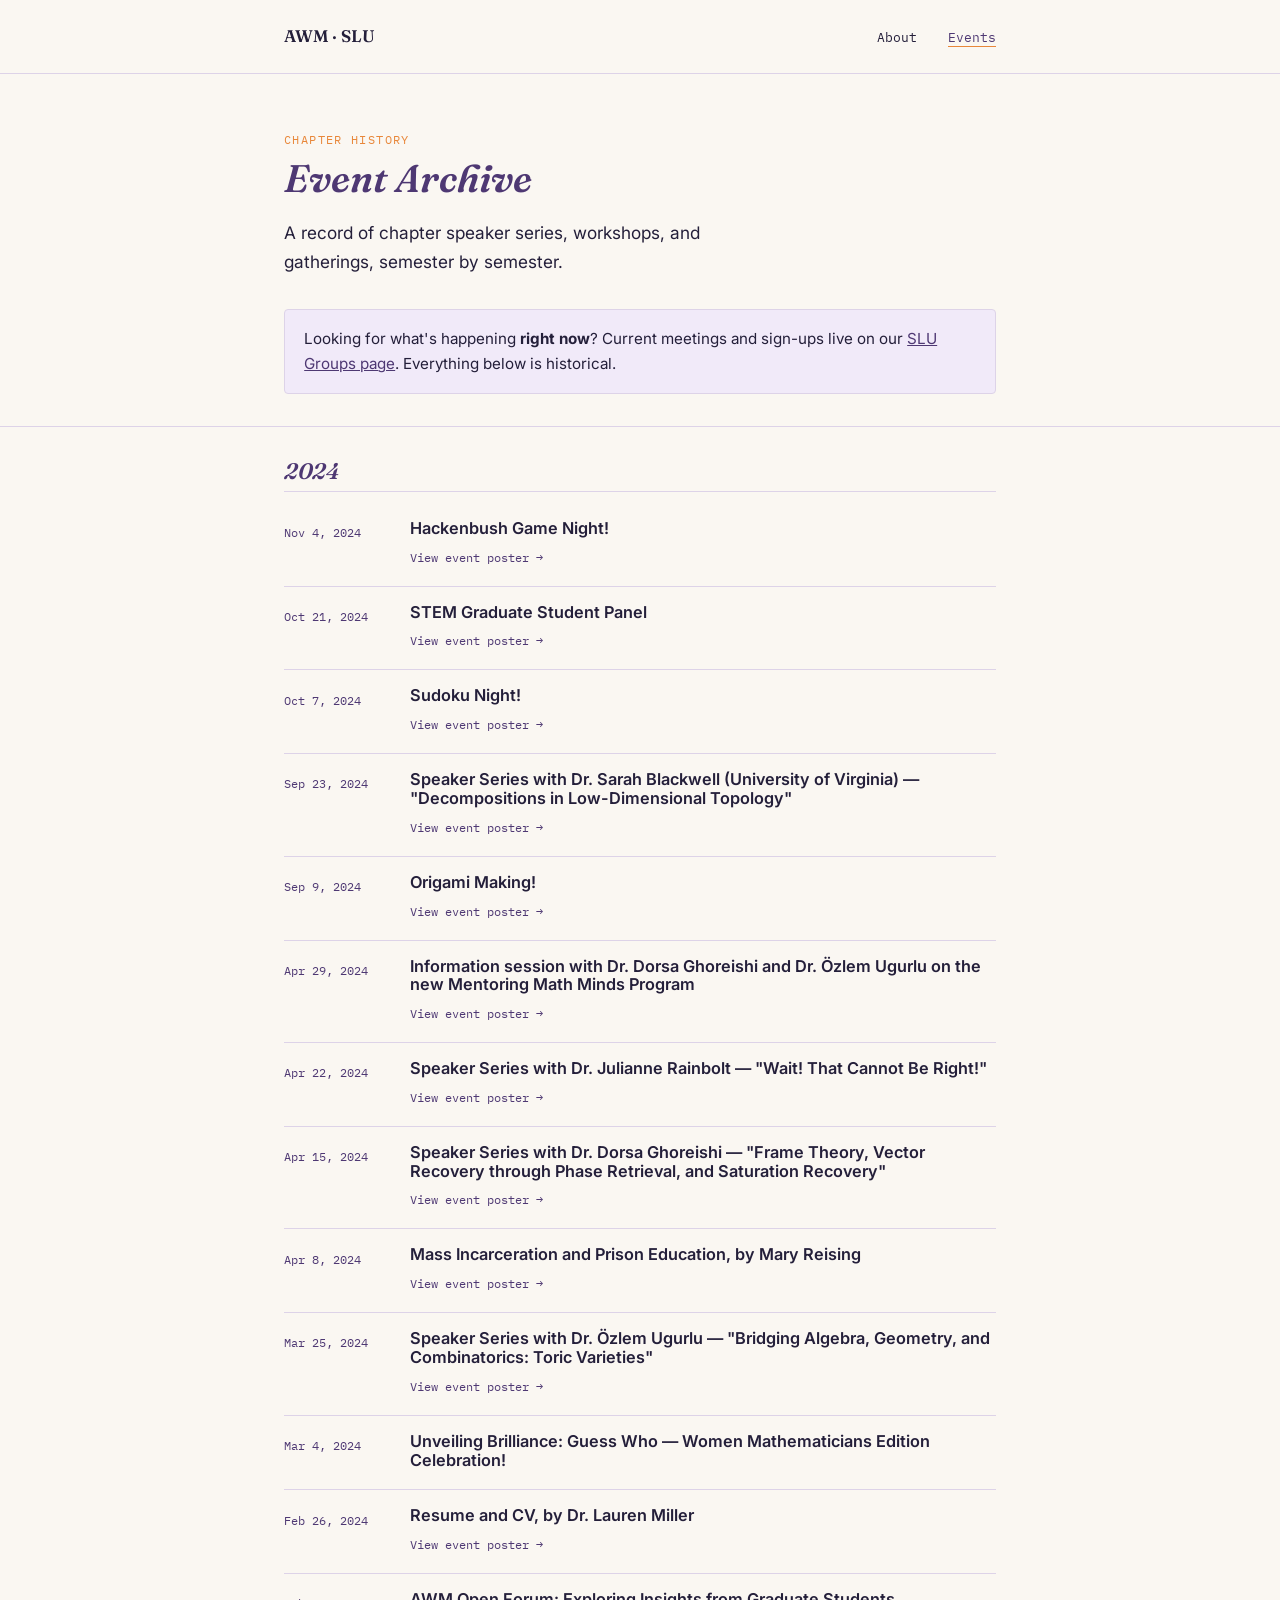
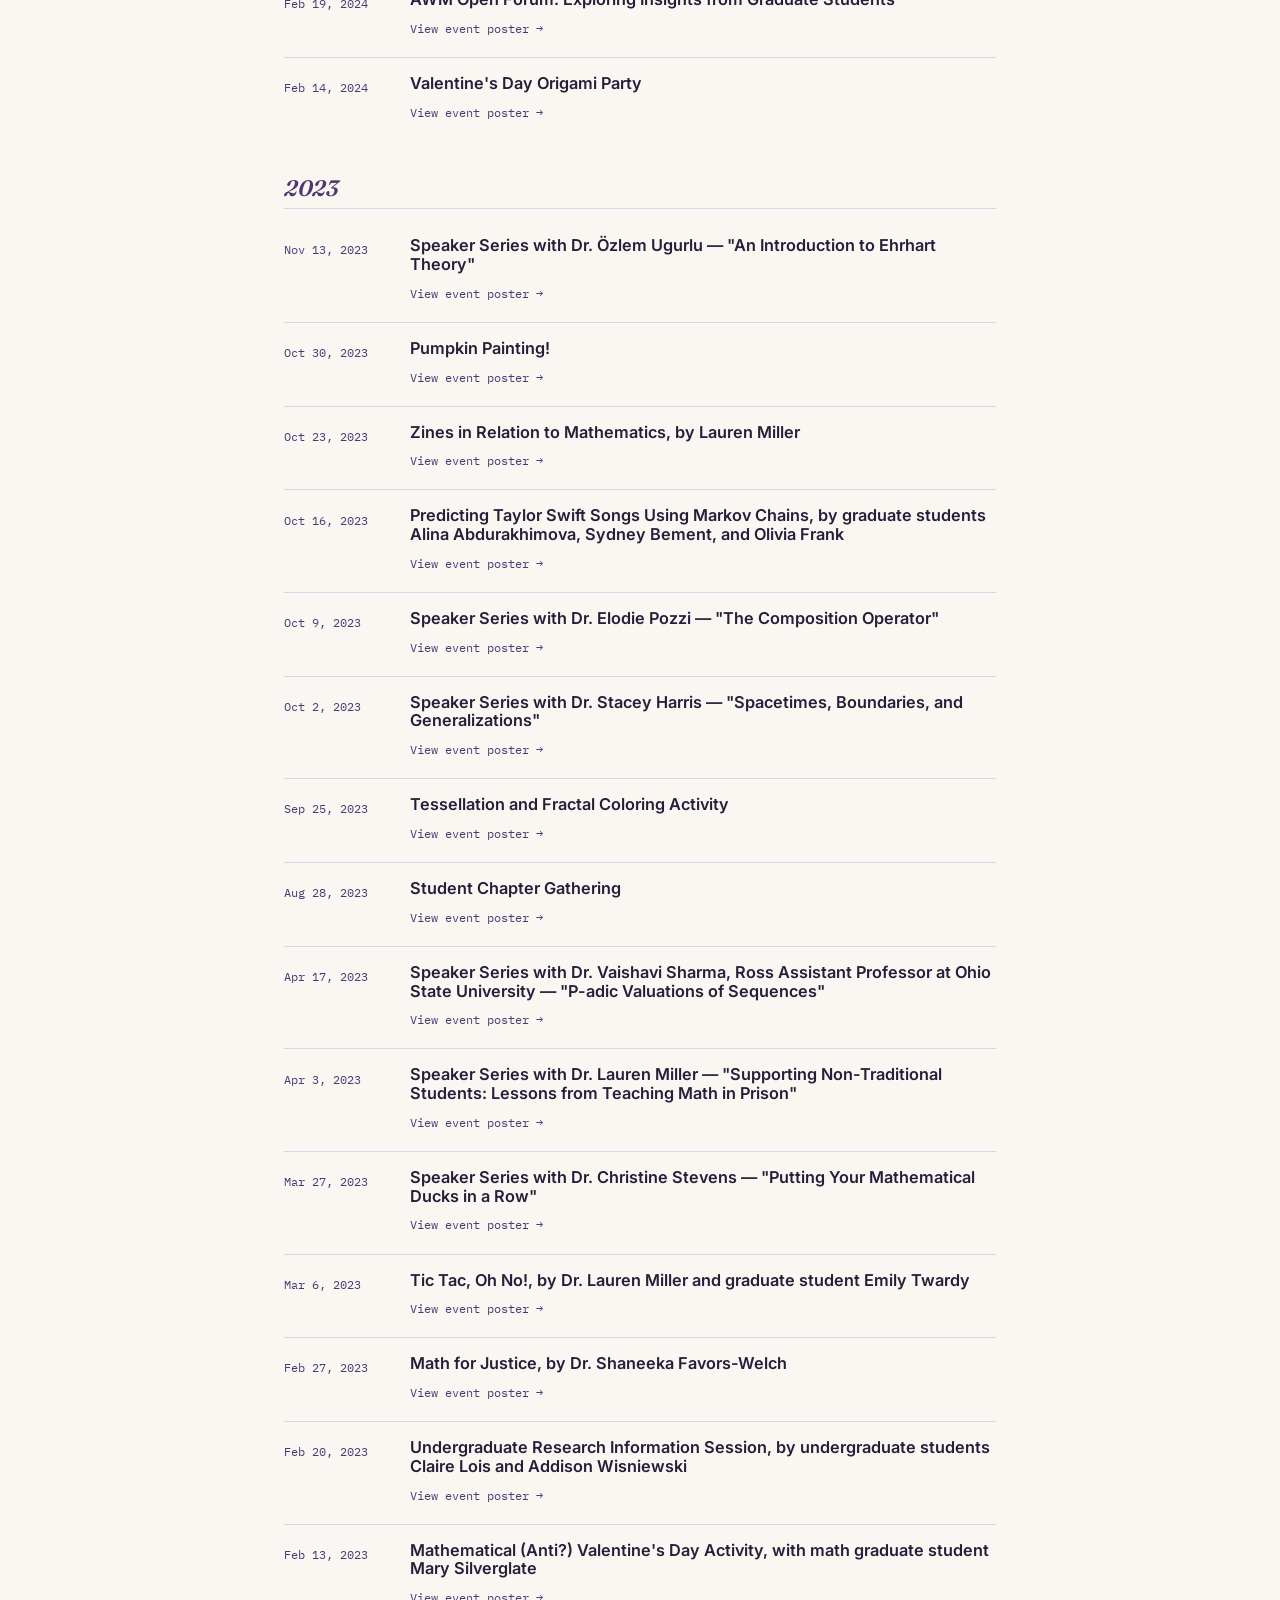
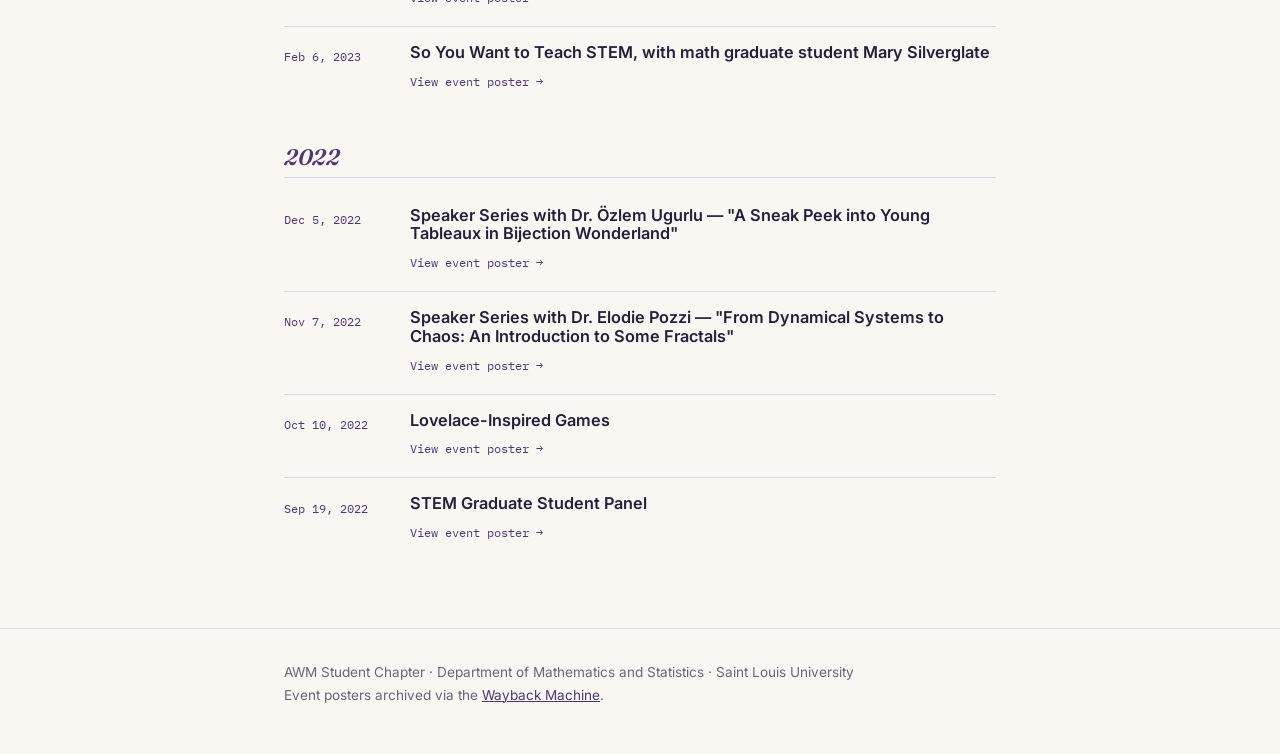
==== events.html @ 44b5dd8d "Add files via upload" ====
<!DOCTYPE html>
<html lang="en">
<head>
<meta charset="UTF-8">
<meta name="viewport" content="width=device-width, initial-scale=1.0">
<title>Event Archive — AWM Student Chapter at SLU</title>
<meta name="description" content="Event archive for the AWM Student Chapter at Saint Louis University: speaker series, workshops, and social gatherings.">
<link rel="stylesheet" href="style.css">
</head>
<body>

<header class="site">
  <nav class="site">
    <a class="brand" href="index.html">AWM &middot; SLU</a>
    <div>
      <a class="navlink" href="index.html">About</a>
      <a class="navlink active" href="events.html">Events</a>
    </div>
  </nav>
</header>

<main>
  <section class="hero" style="padding-bottom:1rem;">
    <div class="wrap">
      <p class="eyebrow">Chapter History</p>
      <h1 style="max-width:none; font-size:clamp(1.8rem,4vw,2.4rem);">Event Archive</h1>
      <p class="lede">A record of chapter speaker series, workshops, and gatherings, semester by semester.</p>
    </div>
  </section>

  <section style="border-top:none; padding-top:0;">
    <div class="wrap">
      <div class="notice">
        Looking for what's happening <strong>right now</strong>? Current meetings and sign-ups live on our
        <a href="https://groups.sluconnection.com/actioncenter/organization/awm/" target="_blank" rel="noopener">SLU Groups page</a>.
        Everything below is historical.
      </div>
    </div>
  </section>

  <section>
    <div class="wrap">
  <div class="year-group">
    <h2>2024</h2>
    <div class="event">
      <div class="date">Nov 4, 2024</div>
      <div>
        <h3>Hackenbush Game Night!</h3>
        <a class="poster-link" href="https://web.archive.org/web/20241112040058/https://mathstat.slu.edu/images/Hackenbush.png" target="_blank" rel="noopener">View event poster &rarr;</a>
      </div>
    </div>
    <div class="event">
      <div class="date">Oct 21, 2024</div>
      <div>
        <h3>STEM Graduate Student Panel</h3>
        <a class="poster-link" href="https://web.archive.org/web/20241112040058/https://mathstat.slu.edu/images/stem_grad_panel.png" target="_blank" rel="noopener">View event poster &rarr;</a>
      </div>
    </div>
    <div class="event">
      <div class="date">Oct 7, 2024</div>
      <div>
        <h3>Sudoku Night!</h3>
        <a class="poster-link" href="https://web.archive.org/web/20241112040058/https://mathstat.slu.edu/images/sudoku.png" target="_blank" rel="noopener">View event poster &rarr;</a>
      </div>
    </div>
    <div class="event">
      <div class="date">Sep 23, 2024</div>
      <div>
        <h3>Speaker Series with Dr. Sarah Blackwell (University of Virginia) &mdash; "Decompositions in Low-Dimensional Topology"</h3>
        <a class="poster-link" href="https://web.archive.org/web/20241112040058/https://mathstat.slu.edu/images/sarah_blackwell_speaker_series.png" target="_blank" rel="noopener">View event poster &rarr;</a>
      </div>
    </div>
    <div class="event">
      <div class="date">Sep 9, 2024</div>
      <div>
        <h3>Origami Making!</h3>
        <a class="poster-link" href="https://web.archive.org/web/20241112040058/https://mathstat.slu.edu/images/Origami_Poster.png" target="_blank" rel="noopener">View event poster &rarr;</a>
      </div>
    </div>
    <div class="event">
      <div class="date">Apr 29, 2024</div>
      <div>
        <h3>Information session with Dr. Dorsa Ghoreishi and Dr. Özlem Ugurlu on the new Mentoring Math Minds Program</h3>
        <a class="poster-link" href="https://web.archive.org/web/20241112040058/https://mathstat.slu.edu/images/mentoring_math_minds_announcement.png" target="_blank" rel="noopener">View event poster &rarr;</a>
      </div>
    </div>
    <div class="event">
      <div class="date">Apr 22, 2024</div>
      <div>
        <h3>Speaker Series with Dr. Julianne Rainbolt &mdash; "Wait! That Cannot Be Right!"</h3>
        <a class="poster-link" href="https://web.archive.org/web/20241112040058/https://mathstat.slu.edu/images/speaker_series_rainbolt.png" target="_blank" rel="noopener">View event poster &rarr;</a>
      </div>
    </div>
    <div class="event">
      <div class="date">Apr 15, 2024</div>
      <div>
        <h3>Speaker Series with Dr. Dorsa Ghoreishi &mdash; "Frame Theory, Vector Recovery through Phase Retrieval, and Saturation Recovery"</h3>
        <a class="poster-link" href="https://web.archive.org/web/20241112040058/https://mathstat.slu.edu/images/speaker_series_ghoreishi_2.png" target="_blank" rel="noopener">View event poster &rarr;</a>
      </div>
    </div>
    <div class="event">
      <div class="date">Apr 8, 2024</div>
      <div>
        <h3>Mass Incarceration and Prison Education, by Mary Reising</h3>
        <a class="poster-link" href="https://web.archive.org/web/20241112040058/https://mathstat.slu.edu/images/incarseration_education.png" target="_blank" rel="noopener">View event poster &rarr;</a>
      </div>
    </div>
    <div class="event">
      <div class="date">Mar 25, 2024</div>
      <div>
        <h3>Speaker Series with Dr. Özlem Ugurlu &mdash; "Bridging Algebra, Geometry, and Combinatorics: Toric Varieties"</h3>
        <a class="poster-link" href="https://web.archive.org/web/20241112040058/https://mathstat.slu.edu/images/speaker_series_Dr_Ugurlu_3.png" target="_blank" rel="noopener">View event poster &rarr;</a>
      </div>
    </div>
    <div class="event">
      <div class="date">Mar 4, 2024</div>
      <div>
        <h3>Unveiling Brilliance: Guess Who — Women Mathematicians Edition Celebration!</h3>
      </div>
    </div>
    <div class="event">
      <div class="date">Feb 26, 2024</div>
      <div>
        <h3>Resume and CV, by Dr. Lauren Miller</h3>
        <a class="poster-link" href="https://web.archive.org/web/20241112040058/https://mathstat.slu.edu/images/resume_and_cv_Dr_Miller.png" target="_blank" rel="noopener">View event poster &rarr;</a>
      </div>
    </div>
    <div class="event">
      <div class="date">Feb 19, 2024</div>
      <div>
        <h3>AWM Open Forum: Exploring Insights from Graduate Students</h3>
        <a class="poster-link" href="https://web.archive.org/web/20241112040058/https://mathstat.slu.edu/images/grad_student_panel.png" target="_blank" rel="noopener">View event poster &rarr;</a>
      </div>
    </div>
    <div class="event">
      <div class="date">Feb 14, 2024</div>
      <div>
        <h3>Valentine's Day Origami Party</h3>
        <a class="poster-link" href="https://web.archive.org/web/20241112040058/https://mathstat.slu.edu/images/valentines_day_origami.png" target="_blank" rel="noopener">View event poster &rarr;</a>
      </div>
    </div>
  </div>

  <div class="year-group">
    <h2>2023</h2>
    <div class="event">
      <div class="date">Nov 13, 2023</div>
      <div>
        <h3>Speaker Series with Dr. Özlem Ugurlu &mdash; "An Introduction to Ehrhart Theory"</h3>
        <a class="poster-link" href="https://web.archive.org/web/20241112040058/https://mathstat.slu.edu/images/speaker_series_ugurlu_2.png" target="_blank" rel="noopener">View event poster &rarr;</a>
      </div>
    </div>
    <div class="event">
      <div class="date">Oct 30, 2023</div>
      <div>
        <h3>Pumpkin Painting!</h3>
        <a class="poster-link" href="https://web.archive.org/web/20241112040058/https://mathstat.slu.edu/images/pumpkin_painting.png" target="_blank" rel="noopener">View event poster &rarr;</a>
      </div>
    </div>
    <div class="event">
      <div class="date">Oct 23, 2023</div>
      <div>
        <h3>Zines in Relation to Mathematics, by Lauren Miller</h3>
        <a class="poster-link" href="https://web.archive.org/web/20241112040058/https://mathstat.slu.edu/images/zines_lauren_miller.png" target="_blank" rel="noopener">View event poster &rarr;</a>
      </div>
    </div>
    <div class="event">
      <div class="date">Oct 16, 2023</div>
      <div>
        <h3>Predicting Taylor Swift Songs Using Markov Chains, by graduate students Alina Abdurakhimova, Sydney Bement, and Olivia Frank</h3>
        <a class="poster-link" href="https://web.archive.org/web/20241112040058/https://mathstat.slu.edu/images/taylor_swift.png" target="_blank" rel="noopener">View event poster &rarr;</a>
      </div>
    </div>
    <div class="event">
      <div class="date">Oct 9, 2023</div>
      <div>
        <h3>Speaker Series with Dr. Elodie Pozzi &mdash; "The Composition Operator"</h3>
        <a class="poster-link" href="https://web.archive.org/web/20241112040058/https://mathstat.slu.edu/images/speaker_series_pozzi_2.png" target="_blank" rel="noopener">View event poster &rarr;</a>
      </div>
    </div>
    <div class="event">
      <div class="date">Oct 2, 2023</div>
      <div>
        <h3>Speaker Series with Dr. Stacey Harris &mdash; "Spacetimes, Boundaries, and Generalizations"</h3>
        <a class="poster-link" href="https://web.archive.org/web/20241112040058/https://mathstat.slu.edu/images/speaker_series_harris.png" target="_blank" rel="noopener">View event poster &rarr;</a>
      </div>
    </div>
    <div class="event">
      <div class="date">Sep 25, 2023</div>
      <div>
        <h3>Tessellation and Fractal Coloring Activity</h3>
        <a class="poster-link" href="https://web.archive.org/web/20241112040058/https://mathstat.slu.edu/images/coloring_activity.png" target="_blank" rel="noopener">View event poster &rarr;</a>
      </div>
    </div>
    <div class="event">
      <div class="date">Aug 28, 2023</div>
      <div>
        <h3>Student Chapter Gathering</h3>
        <a class="poster-link" href="https://web.archive.org/web/20241112040058/https://mathstat.slu.edu/images/chapter_meeting_event.png" target="_blank" rel="noopener">View event poster &rarr;</a>
      </div>
    </div>
    <div class="event">
      <div class="date">Apr 17, 2023</div>
      <div>
        <h3>Speaker Series with Dr. Vaishavi Sharma, Ross Assistant Professor at Ohio State University &mdash; "P-adic Valuations of Sequences"</h3>
        <a class="poster-link" href="https://web.archive.org/web/20241112040058/https://mathstat.slu.edu/images/speaker_series_sharma.png" target="_blank" rel="noopener">View event poster &rarr;</a>
      </div>
    </div>
    <div class="event">
      <div class="date">Apr 3, 2023</div>
      <div>
        <h3>Speaker Series with Dr. Lauren Miller &mdash; "Supporting Non-Traditional Students: Lessons from Teaching Math in Prison"</h3>
        <a class="poster-link" href="https://web.archive.org/web/20241112040058/https://mathstat.slu.edu/images/speaker_series_miller.png" target="_blank" rel="noopener">View event poster &rarr;</a>
      </div>
    </div>
    <div class="event">
      <div class="date">Mar 27, 2023</div>
      <div>
        <h3>Speaker Series with Dr. Christine Stevens &mdash; "Putting Your Mathematical Ducks in a Row"</h3>
        <a class="poster-link" href="https://web.archive.org/web/20241112040058/https://mathstat.slu.edu/images/speaker_series_stevens.png" target="_blank" rel="noopener">View event poster &rarr;</a>
      </div>
    </div>
    <div class="event">
      <div class="date">Mar 6, 2023</div>
      <div>
        <h3>Tic Tac, Oh No!, by Dr. Lauren Miller and graduate student Emily Twardy</h3>
        <a class="poster-link" href="https://web.archive.org/web/20241112040058/https://mathstat.slu.edu/images/tic_tac.png" target="_blank" rel="noopener">View event poster &rarr;</a>
      </div>
    </div>
    <div class="event">
      <div class="date">Feb 27, 2023</div>
      <div>
        <h3>Math for Justice, by Dr. Shaneeka Favors-Welch</h3>
        <a class="poster-link" href="https://web.archive.org/web/20241112040058/https://mathstat.slu.edu/images/math_for_juctice.png" target="_blank" rel="noopener">View event poster &rarr;</a>
      </div>
    </div>
    <div class="event">
      <div class="date">Feb 20, 2023</div>
      <div>
        <h3>Undergraduate Research Information Session, by undergraduate students Claire Lois and Addison Wisniewski</h3>
        <a class="poster-link" href="https://web.archive.org/web/20241112040058/https://mathstat.slu.edu/images/undergraduate_research_information_session.png" target="_blank" rel="noopener">View event poster &rarr;</a>
      </div>
    </div>
    <div class="event">
      <div class="date">Feb 13, 2023</div>
      <div>
        <h3>Mathematical (Anti?) Valentine's Day Activity, with math graduate student Mary Silverglate</h3>
        <a class="poster-link" href="https://web.archive.org/web/20241112040058/https://mathstat.slu.edu/images/anti_valentine_day_activity.png" target="_blank" rel="noopener">View event poster &rarr;</a>
      </div>
    </div>
    <div class="event">
      <div class="date">Feb 6, 2023</div>
      <div>
        <h3>So You Want to Teach STEM, with math graduate student Mary Silverglate</h3>
        <a class="poster-link" href="https://web.archive.org/web/20241112040058/https://mathstat.slu.edu/images/so_you_want_to_teach_stem.png" target="_blank" rel="noopener">View event poster &rarr;</a>
      </div>
    </div>
  </div>

  <div class="year-group">
    <h2>2022</h2>
    <div class="event">
      <div class="date">Dec 5, 2022</div>
      <div>
        <h3>Speaker Series with Dr. Özlem Ugurlu &mdash; "A Sneak Peek into Young Tableaux in Bijection Wonderland"</h3>
        <a class="poster-link" href="https://web.archive.org/web/20241112040058/https://mathstat.slu.edu/images/speaker-series-ugurlu.png" target="_blank" rel="noopener">View event poster &rarr;</a>
      </div>
    </div>
    <div class="event">
      <div class="date">Nov 7, 2022</div>
      <div>
        <h3>Speaker Series with Dr. Elodie Pozzi &mdash; "From Dynamical Systems to Chaos: An Introduction to Some Fractals"</h3>
        <a class="poster-link" href="https://web.archive.org/web/20241112040058/https://mathstat.slu.edu/images/speaker_series_pozzi.png" target="_blank" rel="noopener">View event poster &rarr;</a>
      </div>
    </div>
    <div class="event">
      <div class="date">Oct 10, 2022</div>
      <div>
        <h3>Lovelace-Inspired Games</h3>
        <a class="poster-link" href="https://web.archive.org/web/20241112040058/https://mathstat.slu.edu/images/Ada_Lovelace_1.jpg" target="_blank" rel="noopener">View event poster &rarr;</a>
      </div>
    </div>
    <div class="event">
      <div class="date">Sep 19, 2022</div>
      <div>
        <h3>STEM Graduate Student Panel</h3>
        <a class="poster-link" href="https://web.archive.org/web/20241112040058/https://mathstat.slu.edu/images/Pannel.png" target="_blank" rel="noopener">View event poster &rarr;</a>
      </div>
    </div>
  </div>
    </div>
  </section>
</main>

<footer class="site">
  <div class="wrap">
    AWM Student Chapter &middot; Department of Mathematics and Statistics &middot; Saint Louis University
    <br>Event posters archived via the <a href="https://web.archive.org/web/20241112040058/https://mathstat.slu.edu/resources/awm/awm-upcoming-events" target="_blank" rel="noopener">Wayback Machine</a>.
  </div>
</footer>

</body>
</html>
---- style.css ----
/* ============================================================
   AWM @ SLU — design tokens
   Color:  ivory #FAF7F2 · ink #241F3A · violet #6B4E9B
           amber #E8873A · hairline #DDD3E8 · card #FFFFFF
   Type:   Fraunces (display) · Inter (body) · IBM Plex Mono (labels)
   ============================================================ */

@import url('https://fonts.googleapis.com/css2?family=Fraunces:ital,opsz,wght@0,9..144,400;0,9..144,600;1,9..144,500&family=Inter:wght@400;500;600&family=IBM+Plex+Mono:wght@500&display=swap');

:root {
  --ivory: #FAF7F2;
  --ink: #241F3A;
  --violet: #6B4E9B;
  --violet-deep: #4E3873;
  --amber: #E8873A;
  --hairline: #DDD3E8;
  --card: #FFFFFF;
  --max: 760px;
}

* { box-sizing: border-box; }

html { scroll-behavior: smooth; }

body {
  margin: 0;
  background: var(--ivory);
  color: var(--ink);
  font-family: 'Inter', system-ui, sans-serif;
  font-size: 17px;
  line-height: 1.65;
  -webkit-font-smoothing: antialiased;
}

a { color: var(--violet-deep); text-decoration-thickness: 1px; }
a:hover { color: var(--amber); }
a:focus-visible, button:focus-visible {
  outline: 2px solid var(--amber);
  outline-offset: 3px;
}

img { max-width: 100%; display: block; }

h1, h2, h3 {
  font-family: 'Fraunces', serif;
  font-weight: 600;
  line-height: 1.15;
  margin: 0 0 0.5em;
  color: var(--violet-deep);
}

.eyebrow {
  font-family: 'IBM Plex Mono', monospace;
  font-size: 0.72rem;
  letter-spacing: 0.12em;
  text-transform: uppercase;
  color: var(--amber);
  margin: 0 0 0.6em;
}

/* ---------- shell ---------- */

.wrap {
  max-width: var(--max);
  margin: 0 auto;
  padding: 0 1.5rem;
}

header.site {
  border-bottom: 1px solid var(--hairline);
  padding: 1.4rem 0;
}

nav.site {
  display: flex;
  justify-content: space-between;
  align-items: center;
  max-width: var(--max);
  margin: 0 auto;
  padding: 0 1.5rem;
}

.brand {
  font-family: 'Fraunces', serif;
  font-weight: 600;
  font-size: 1.05rem;
  color: var(--ink);
  text-decoration: none;
  letter-spacing: -0.01em;
}
.brand:hover { color: var(--violet); }

nav.site a.navlink {
  margin-left: 1.6rem;
  font-family: 'IBM Plex Mono', monospace;
  font-size: 0.82rem;
  text-decoration: none;
  color: var(--ink);
  border-bottom: 1px solid transparent;
}
nav.site a.navlink:hover,
nav.site a.navlink.active {
  color: var(--violet-deep);
  border-bottom-color: var(--amber);
}

/* ---------- hero + signature graph motif ---------- */

.hero {
  padding: 3.5rem 0 2.5rem;
  position: relative;
  overflow: hidden;
}

.hero-grid {
  display: grid;
  grid-template-columns: 1.3fr 1fr;
  gap: 2rem;
  align-items: center;
}

.hero h1 {
  font-size: clamp(2.1rem, 5vw, 2.75rem);
  font-style: italic;
  max-width: 12ch;
}

.hero p.lede {
  font-size: 1.08rem;
  max-width: 46ch;
  color: var(--ink);
}

.graph-svg circle {
  fill: var(--card);
  stroke: var(--violet);
  stroke-width: 1.5;
}
.graph-svg circle.node-amber { stroke: var(--amber); }
.graph-svg line {
  stroke: var(--hairline);
  stroke-width: 1.4;
}
.graph-svg {
  width: 100%;
  height: auto;
  animation: fade-in-graph 1s ease-out;
}
@keyframes fade-in-graph {
  from { opacity: 0; transform: translateY(6px); }
  to { opacity: 1; transform: translateY(0); }
}

@media (prefers-reduced-motion: reduce) {
  .graph-svg { animation: none; }
}

/* ---------- content sections ---------- */

section { padding: 2rem 0; }
section + section { border-top: 1px solid var(--hairline); }

.card {
  background: var(--card);
  border: 1px solid var(--hairline);
  border-radius: 4px;
  padding: 1.4rem 1.6rem;
}

.meeting-card {
  display: flex;
  gap: 1.2rem;
  align-items: flex-start;
}
.meeting-time {
  font-family: 'IBM Plex Mono', monospace;
  font-size: 1.3rem;
  color: var(--violet-deep);
  white-space: nowrap;
}

.links-row {
  display: flex;
  flex-wrap: wrap;
  gap: 0.8rem;
  margin-top: 0.8rem;
}
.btn {
  display: inline-block;
  font-family: 'IBM Plex Mono', monospace;
  font-size: 0.82rem;
  text-decoration: none;
  padding: 0.6rem 1rem;
  border: 1px solid var(--violet);
  border-radius: 3px;
  color: var(--violet-deep);
}
.btn:hover { background: var(--violet); color: var(--ivory); }
.btn.amber { border-color: var(--amber); color: var(--amber); }
.btn.amber:hover { background: var(--amber); color: var(--ivory); }

.board-list {
  list-style: none;
  margin: 0;
  padding: 0;
  display: grid;
  gap: 0.7rem;
}
.board-list li {
  padding-left: 1rem;
  border-left: 2px solid var(--hairline);
}
.board-list .role {
  font-family: 'IBM Plex Mono', monospace;
  font-size: 0.75rem;
  color: var(--amber);
  text-transform: uppercase;
  letter-spacing: 0.06em;
  display: block;
}

.notice {
  background: #F1EAF9;
  border: 1px solid var(--hairline);
  border-radius: 4px;
  padding: 1rem 1.2rem;
  font-size: 0.95rem;
}

/* ---------- events timeline ---------- */

.year-group { margin-bottom: 2.2rem; }
.year-group h2 {
  font-style: italic;
  font-size: 1.4rem;
  border-bottom: 1px solid var(--hairline);
  padding-bottom: 0.4rem;
}

.event {
  display: grid;
  grid-template-columns: 108px 1fr;
  gap: 1.1rem;
  padding: 1rem 0;
  border-bottom: 1px solid var(--hairline);
}
.event:last-child { border-bottom: none; }

.event .date {
  font-family: 'IBM Plex Mono', monospace;
  font-size: 0.78rem;
  color: var(--violet-deep);
  padding-top: 0.2rem;
}

.event h3 {
  font-size: 1.02rem;
  font-family: 'Inter', sans-serif;
  font-weight: 600;
  color: var(--ink);
  margin-bottom: 0.25rem;
}

.event .poster-link {
  font-family: 'IBM Plex Mono', monospace;
  font-size: 0.78rem;
  text-decoration: none;
}

.event .poster-thumb {
  margin-top: 0.6rem;
  max-width: 220px;
  border: 1px solid var(--hairline);
  border-radius: 3px;
}

/* ---------- footer ---------- */

footer.site {
  border-top: 1px solid var(--hairline);
  padding: 2rem 0 3rem;
  font-size: 0.85rem;
  color: #6b6479;
}

/* ---------- responsive ---------- */

@media (max-width: 640px) {
  .hero-grid { grid-template-columns: 1fr; }
  .hero .graph-svg { max-width: 220px; margin: 0 auto; }
  .event { grid-template-columns: 1fr; gap: 0.3rem; }
  .meeting-card { flex-direction: column; }
  nav.site a.navlink { margin-left: 1rem; }
}
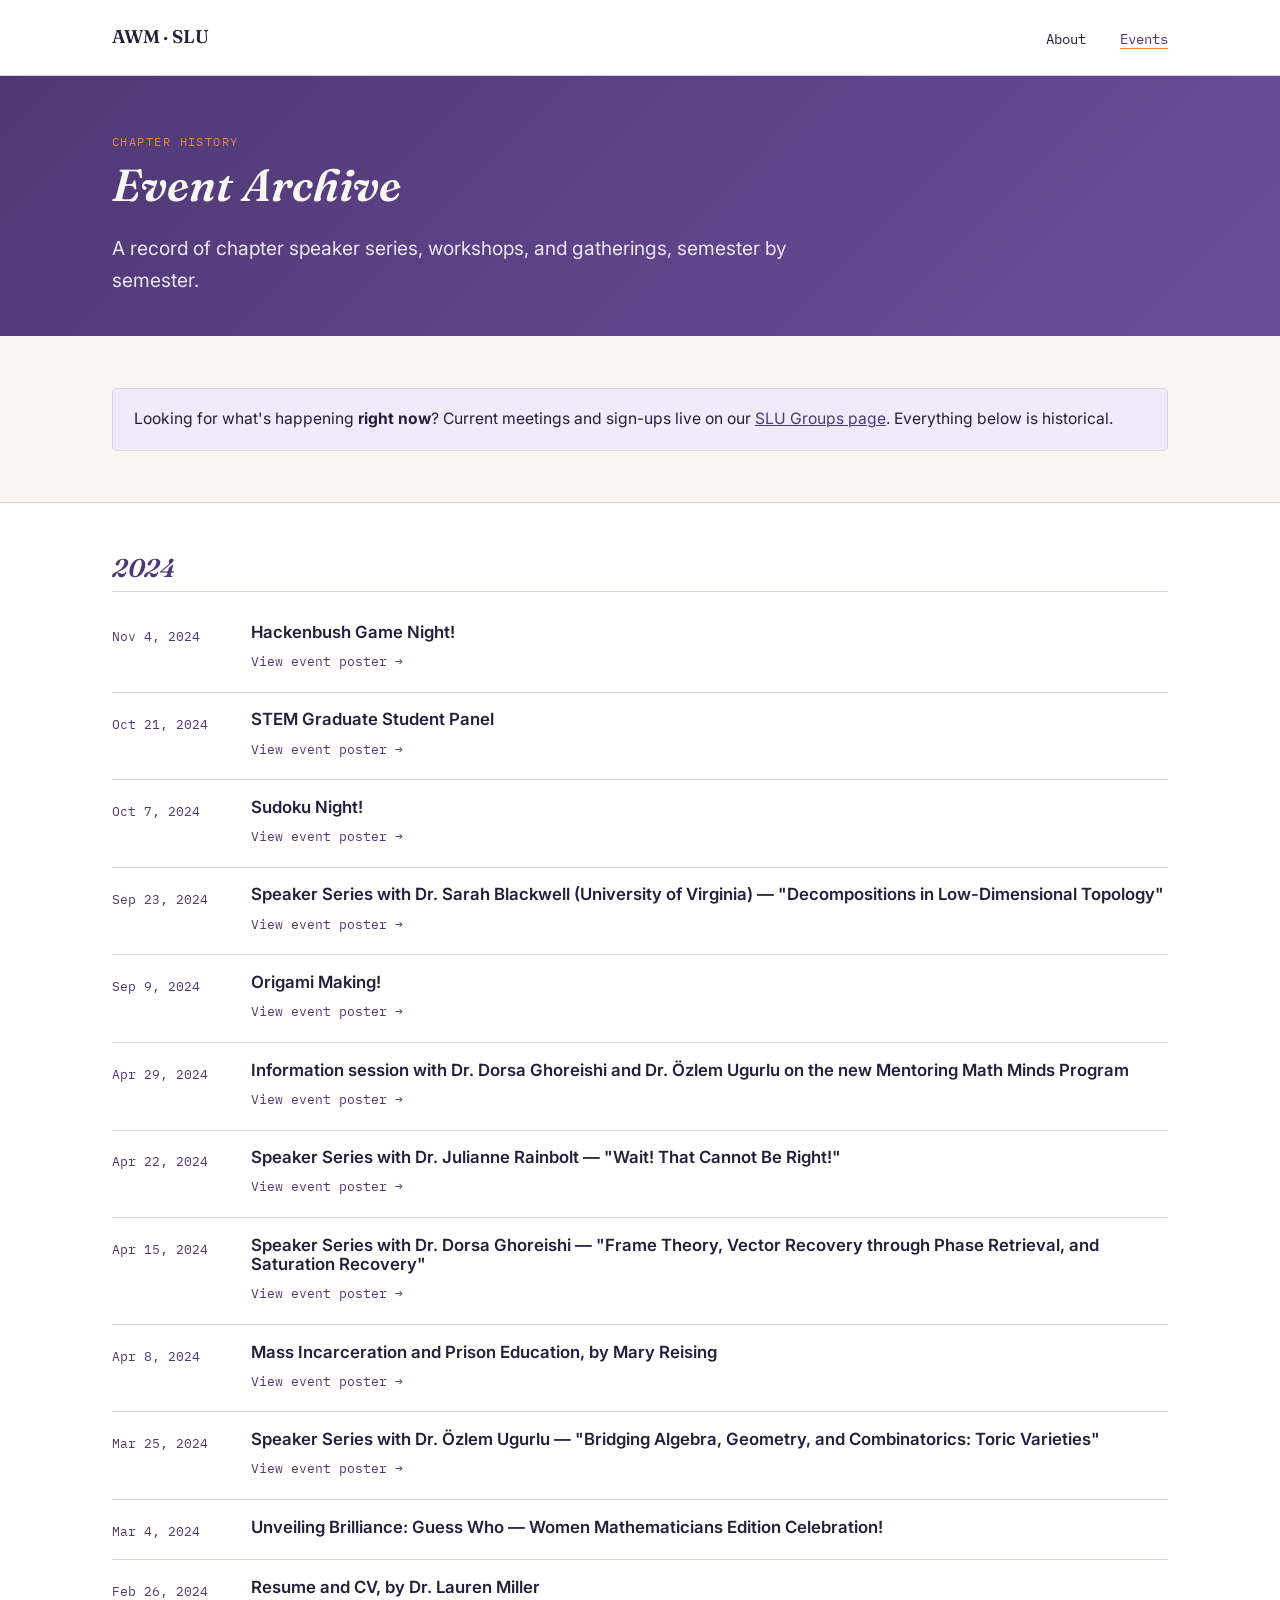
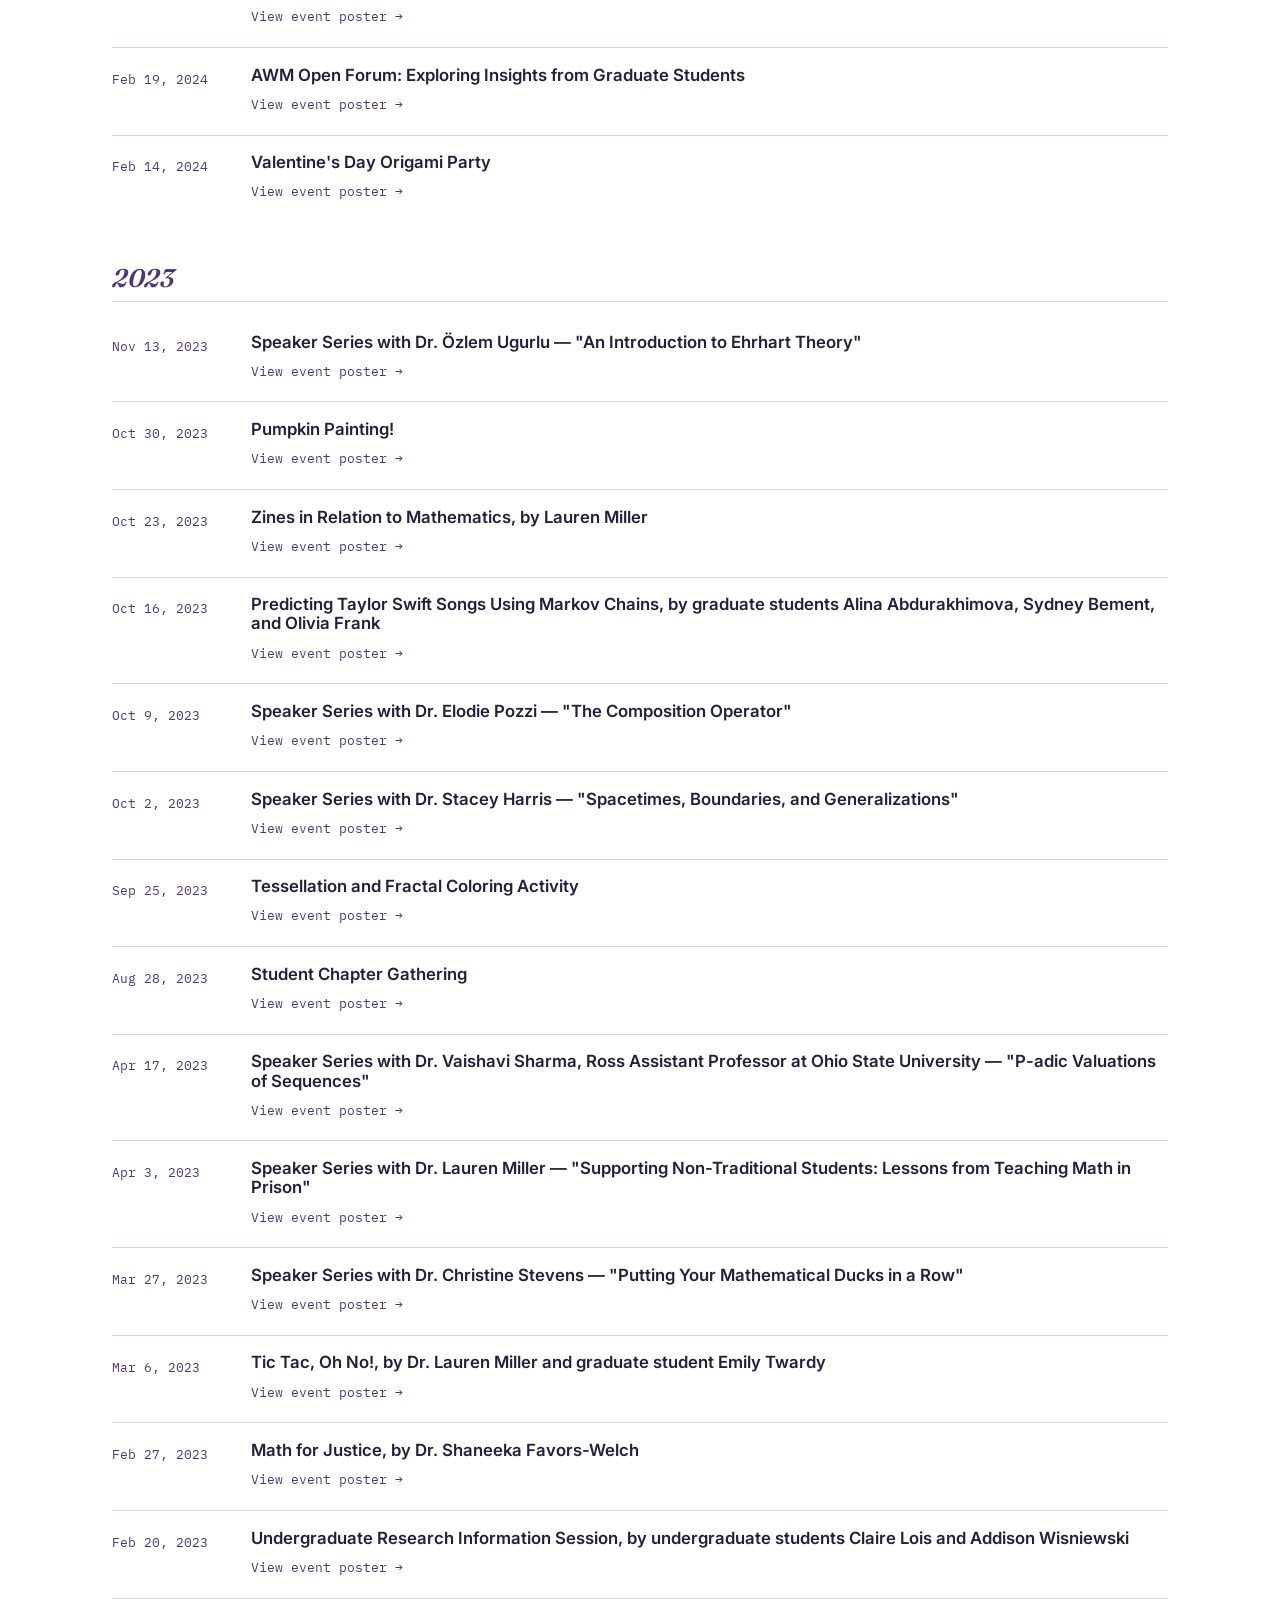
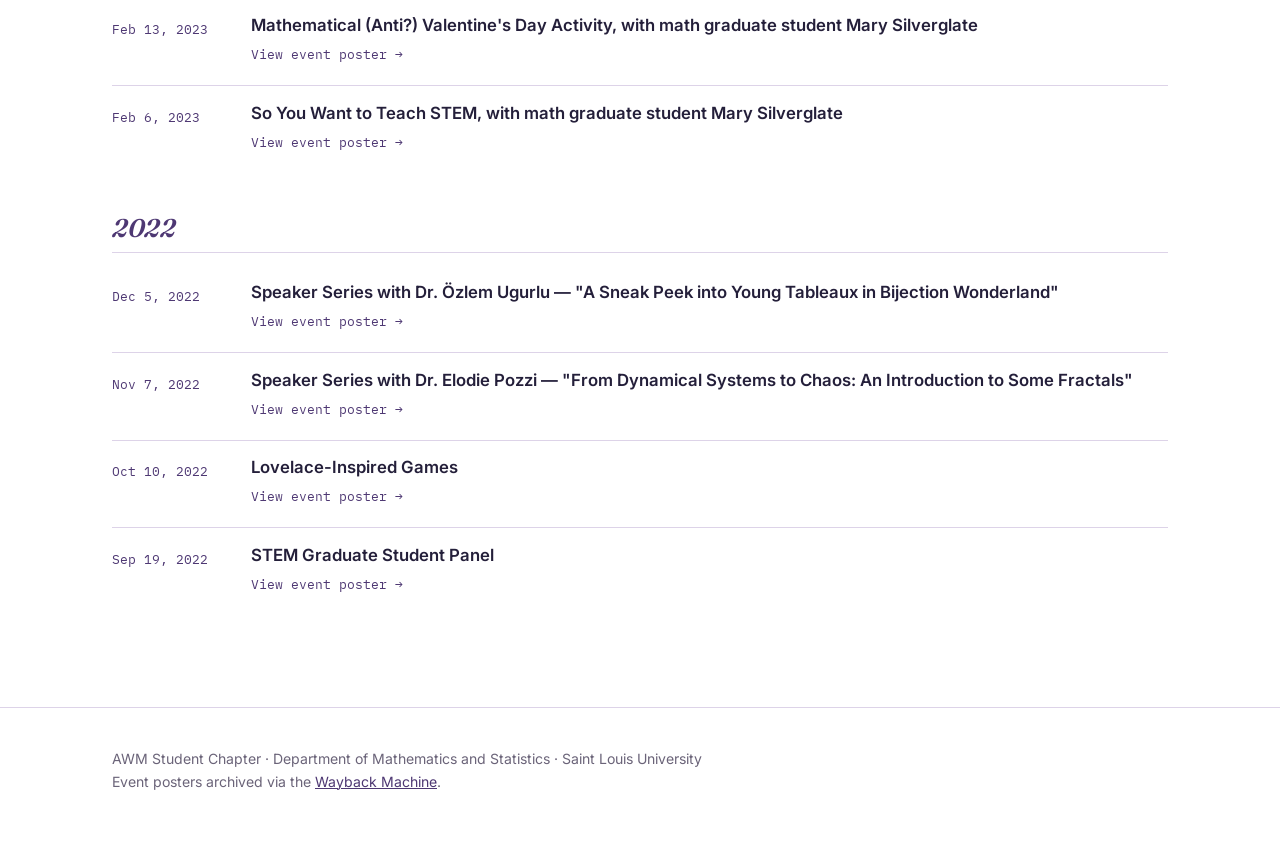
==== commit 8285275c: "Add files via upload" ====
--- a/events.html
+++ b/events.html
@@ -20,15 +20,15 @@
 </header>
 
 <main>
-  <section class="hero" style="padding-bottom:1rem;">
+  <section class="hero" style="padding:3.5rem 0 2.5rem;">
     <div class="wrap">
       <p class="eyebrow">Chapter History</p>
-      <h1 style="max-width:none; font-size:clamp(1.8rem,4vw,2.4rem);">Event Archive</h1>
+      <h1 style="max-width:none; font-size:clamp(2rem,4.5vw,2.8rem);">Event Archive</h1>
       <p class="lede">A record of chapter speaker series, workshops, and gatherings, semester by semester.</p>
     </div>
   </section>
 
-  <section style="border-top:none; padding-top:0;">
+  <section class="band">
     <div class="wrap">
       <div class="notice">
         Looking for what's happening <strong>right now</strong>? Current meetings and sign-ups live on our
@@ -38,7 +38,7 @@
     </div>
   </section>
 
-  <section>
+  <section class="band alt">
     <div class="wrap">
   <div class="year-group">
     <h2>2024</h2>
--- a/style.css
+++ b/style.css
@@ -3,19 +3,21 @@
    Color:  ivory #FAF7F2 · ink #241F3A · violet #6B4E9B
            amber #E8873A · hairline #DDD3E8 · card #FFFFFF
    Type:   Fraunces (display) · Inter (body) · IBM Plex Mono (labels)
+   Layout: wide, full-page feel — alternating full-bleed section bands
    ============================================================ */
 
-@import url('https://fonts.googleapis.com/css2?family=Fraunces:ital,opsz,wght@0,9..144,400;0,9..144,600;1,9..144,500&family=Inter:wght@400;500;600&family=IBM+Plex+Mono:wght@500&display=swap');
+@import url('https://fonts.googleapis.com/css2?family=Fraunces:ital,opsz,wght@0,9..144,400;0,9..144,600;0,9..144,800;1,9..144,500&family=Inter:wght@400;500;600;700&family=IBM+Plex+Mono:wght@500;600&display=swap');
 
 :root {
   --ivory: #FAF7F2;
   --ink: #241F3A;
   --violet: #6B4E9B;
   --violet-deep: #4E3873;
+  --violet-tint: #F1EAF9;
   --amber: #E8873A;
   --hairline: #DDD3E8;
   --card: #FFFFFF;
-  --max: 760px;
+  --max: 1120px;
 }
 
 * { box-sizing: border-box; }
@@ -51,7 +53,7 @@
 
 .eyebrow {
   font-family: 'IBM Plex Mono', monospace;
-  font-size: 0.72rem;
+  font-size: 0.75rem;
   letter-spacing: 0.12em;
   text-transform: uppercase;
   color: var(--amber);
@@ -63,12 +65,13 @@
 .wrap {
   max-width: var(--max);
   margin: 0 auto;
-  padding: 0 1.5rem;
+  padding: 0 2rem;
 }
 
 header.site {
   border-bottom: 1px solid var(--hairline);
   padding: 1.4rem 0;
+  background: var(--card);
 }
 
 nav.site {
@@ -77,13 +80,13 @@
   align-items: center;
   max-width: var(--max);
   margin: 0 auto;
-  padding: 0 1.5rem;
+  padding: 0 2rem;
 }
 
 .brand {
   font-family: 'Fraunces', serif;
   font-weight: 600;
-  font-size: 1.05rem;
+  font-size: 1.15rem;
   color: var(--ink);
   text-decoration: none;
   letter-spacing: -0.01em;
@@ -91,9 +94,9 @@
 .brand:hover { color: var(--violet); }
 
 nav.site a.navlink {
-  margin-left: 1.6rem;
-  font-family: 'IBM Plex Mono', monospace;
-  font-size: 0.82rem;
+  margin-left: 1.8rem;
+  font-family: 'IBM Plex Mono', monospace;
+  font-size: 0.85rem;
   text-decoration: none;
   color: var(--ink);
   border-bottom: 1px solid transparent;
@@ -104,77 +107,108 @@
   border-bottom-color: var(--amber);
 }
 
-/* ---------- hero + signature graph motif ---------- */
+/* ---------- hero (full-bleed band) ---------- */
 
 .hero {
-  padding: 3.5rem 0 2.5rem;
-  position: relative;
-  overflow: hidden;
-}
-
-.hero-grid {
+  background: linear-gradient(135deg, var(--violet-deep) 0%, var(--violet) 100%);
+  padding: 5rem 0 4rem;
+}
+
+.hero .eyebrow { color: var(--amber); }
+
+.hero h1 {
+  color: var(--ivory);
+  font-style: italic;
+  font-size: clamp(2.4rem, 5.5vw, 3.6rem);
+  max-width: 16ch;
+}
+
+.hero p.lede {
+  font-size: 1.2rem;
+  max-width: 58ch;
+  color: #EDE6F5;
+  margin: 0;
+}
+
+/* ---------- quick actions grid (full-bleed band) ---------- */
+
+.actions {
+  background: var(--violet-tint);
+  padding: 2.2rem 0 2.6rem;
+  border-bottom: 1px solid var(--hairline);
+}
+
+.action-grid {
   display: grid;
-  grid-template-columns: 1.3fr 1fr;
-  gap: 2rem;
-  align-items: center;
-}
-
-.hero h1 {
-  font-size: clamp(2.1rem, 5vw, 2.75rem);
-  font-style: italic;
-  max-width: 12ch;
-}
-
-.hero p.lede {
+  grid-template-columns: repeat(4, 1fr);
+  gap: 1.1rem;
+}
+
+.action-card {
+  display: block;
+  background: var(--card);
+  border: 1px solid var(--hairline);
+  border-top: 4px solid var(--violet);
+  border-radius: 4px;
+  padding: 1.3rem 1.3rem 1.4rem;
+  text-decoration: none;
+  transition: border-color 0.15s ease, transform 0.15s ease;
+}
+.action-card:hover {
+  border-top-color: var(--amber);
+  transform: translateY(-2px);
+}
+
+.action-title {
+  display: block;
+  font-family: 'Fraunces', serif;
+  font-weight: 600;
   font-size: 1.08rem;
-  max-width: 46ch;
-  color: var(--ink);
-}
-
-.graph-svg circle {
-  fill: var(--card);
-  stroke: var(--violet);
-  stroke-width: 1.5;
-}
-.graph-svg circle.node-amber { stroke: var(--amber); }
-.graph-svg line {
-  stroke: var(--hairline);
-  stroke-width: 1.4;
-}
-.graph-svg {
-  width: 100%;
-  height: auto;
-  animation: fade-in-graph 1s ease-out;
-}
-@keyframes fade-in-graph {
-  from { opacity: 0; transform: translateY(6px); }
-  to { opacity: 1; transform: translateY(0); }
-}
-
-@media (prefers-reduced-motion: reduce) {
-  .graph-svg { animation: none; }
-}
-
-/* ---------- content sections ---------- */
-
-section { padding: 2rem 0; }
-section + section { border-top: 1px solid var(--hairline); }
+  color: var(--violet-deep);
+  margin-bottom: 0.35rem;
+}
+.action-card:hover .action-title { color: var(--amber); }
+
+.action-sub {
+  display: block;
+  font-family: 'Inter', sans-serif;
+  font-size: 0.92rem;
+  color: var(--ink);
+}
+
+.action-note {
+  font-family: 'IBM Plex Mono', monospace;
+  font-size: 0.75rem;
+  color: #8b8398;
+  margin-top: 1rem;
+}
+
+/* ---------- content sections (alternating bands) ---------- */
+
+section.band { padding: 3.2rem 0; }
+section.band + section.band { border-top: 1px solid var(--hairline); }
+section.band.alt { background: var(--card); }
+
+.lead-text {
+  font-size: 1.12rem;
+  max-width: 72ch;
+}
 
 .card {
   background: var(--card);
   border: 1px solid var(--hairline);
   border-radius: 4px;
-  padding: 1.4rem 1.6rem;
+  padding: 1.5rem 1.7rem;
 }
 
 .meeting-card {
   display: flex;
-  gap: 1.2rem;
+  gap: 1.4rem;
   align-items: flex-start;
 }
 .meeting-time {
   font-family: 'IBM Plex Mono', monospace;
-  font-size: 1.3rem;
+  font-size: 1.4rem;
   color: var(--violet-deep);
   white-space: nowrap;
 }
@@ -183,14 +217,14 @@
   display: flex;
   flex-wrap: wrap;
   gap: 0.8rem;
-  margin-top: 0.8rem;
+  margin-top: 0.9rem;
 }
 .btn {
   display: inline-block;
   font-family: 'IBM Plex Mono', monospace;
-  font-size: 0.82rem;
-  text-decoration: none;
-  padding: 0.6rem 1rem;
+  font-size: 0.85rem;
+  text-decoration: none;
+  padding: 0.65rem 1.1rem;
   border: 1px solid var(--violet);
   border-radius: 3px;
   color: var(--violet-deep);
@@ -204,7 +238,8 @@
   margin: 0;
   padding: 0;
   display: grid;
-  gap: 0.7rem;
+  gap: 0.9rem;
+  grid-template-columns: repeat(3, 1fr);
 }
 .board-list li {
   padding-left: 1rem;
@@ -220,41 +255,41 @@
 }
 
 .notice {
-  background: #F1EAF9;
+  background: var(--violet-tint);
   border: 1px solid var(--hairline);
   border-radius: 4px;
-  padding: 1rem 1.2rem;
-  font-size: 0.95rem;
+  padding: 1.1rem 1.3rem;
+  font-size: 0.98rem;
 }
 
 /* ---------- events timeline ---------- */
 
-.year-group { margin-bottom: 2.2rem; }
+.year-group { margin-bottom: 2.6rem; }
 .year-group h2 {
   font-style: italic;
-  font-size: 1.4rem;
+  font-size: 1.6rem;
   border-bottom: 1px solid var(--hairline);
-  padding-bottom: 0.4rem;
+  padding-bottom: 0.5rem;
 }
 
 .event {
   display: grid;
-  grid-template-columns: 108px 1fr;
-  gap: 1.1rem;
-  padding: 1rem 0;
+  grid-template-columns: 120px 1fr;
+  gap: 1.2rem;
+  padding: 1.1rem 0;
   border-bottom: 1px solid var(--hairline);
 }
 .event:last-child { border-bottom: none; }
 
 .event .date {
   font-family: 'IBM Plex Mono', monospace;
-  font-size: 0.78rem;
+  font-size: 0.8rem;
   color: var(--violet-deep);
   padding-top: 0.2rem;
 }
 
 .event h3 {
-  font-size: 1.02rem;
+  font-size: 1.05rem;
   font-family: 'Inter', sans-serif;
   font-weight: 600;
   color: var(--ink);
@@ -263,32 +298,31 @@
 
 .event .poster-link {
   font-family: 'IBM Plex Mono', monospace;
-  font-size: 0.78rem;
-  text-decoration: none;
-}
-
-.event .poster-thumb {
-  margin-top: 0.6rem;
-  max-width: 220px;
-  border: 1px solid var(--hairline);
-  border-radius: 3px;
+  font-size: 0.8rem;
+  text-decoration: none;
 }
 
 /* ---------- footer ---------- */
 
 footer.site {
   border-top: 1px solid var(--hairline);
-  padding: 2rem 0 3rem;
-  font-size: 0.85rem;
+  padding: 2.4rem 0 3rem;
+  font-size: 0.88rem;
   color: #6b6479;
+  background: var(--card);
 }
 
 /* ---------- responsive ---------- */
 
+@media (max-width: 900px) {
+  .action-grid { grid-template-columns: repeat(2, 1fr); }
+  .board-list { grid-template-columns: 1fr 1fr; }
+}
 @media (max-width: 640px) {
-  .hero-grid { grid-template-columns: 1fr; }
-  .hero .graph-svg { max-width: 220px; margin: 0 auto; }
+  .action-grid { grid-template-columns: 1fr; }
+  .board-list { grid-template-columns: 1fr; }
   .event { grid-template-columns: 1fr; gap: 0.3rem; }
   .meeting-card { flex-direction: column; }
   nav.site a.navlink { margin-left: 1rem; }
-}
+  .hero { padding: 3.2rem 0 2.6rem; }
+}
